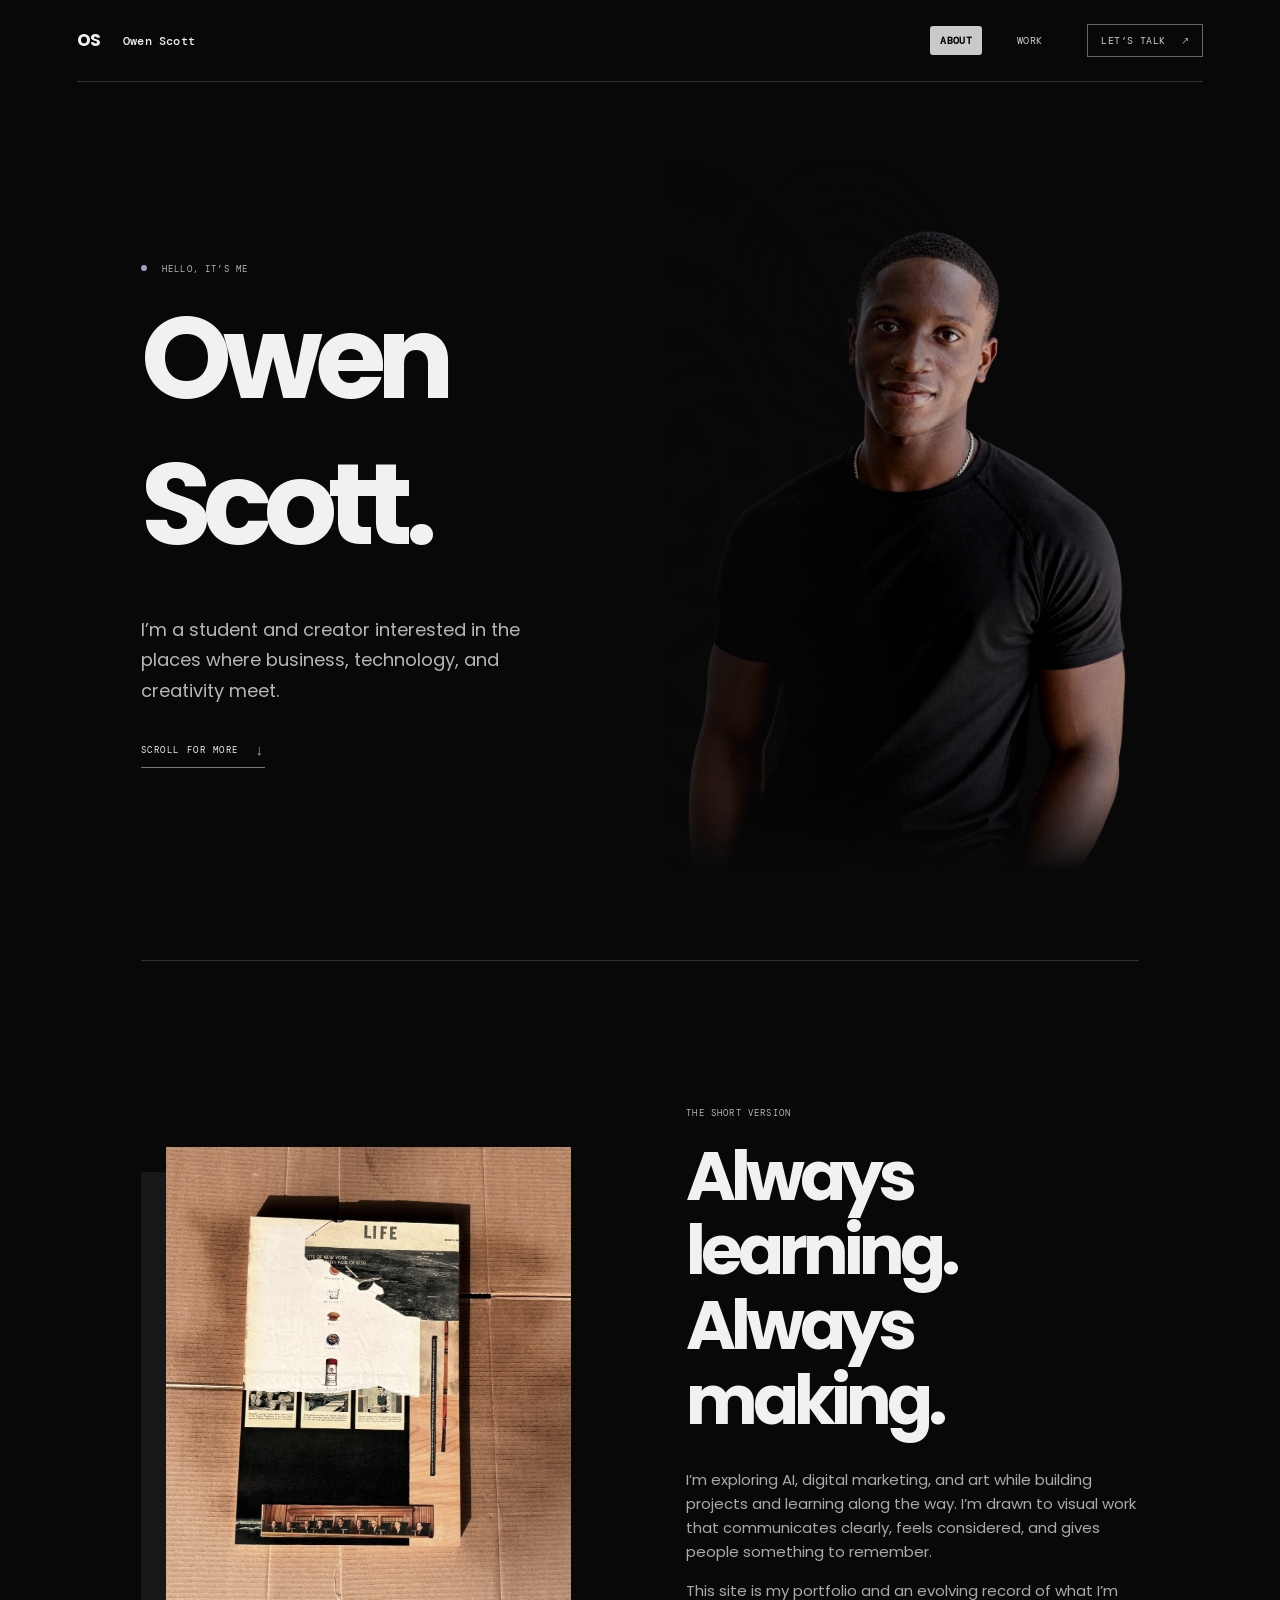
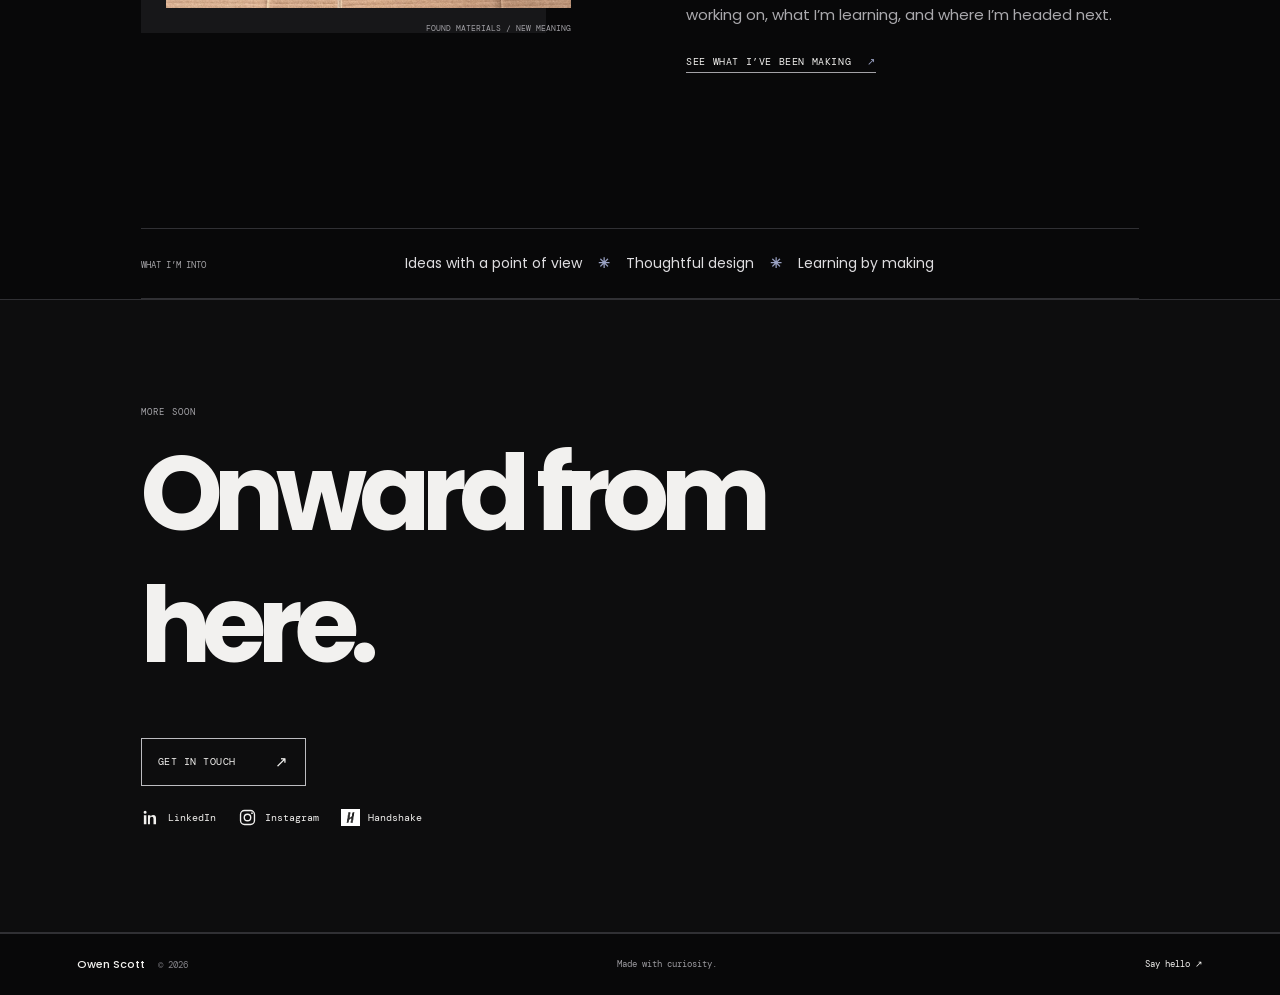
==== about.html @ 70885cbc "Soften active navigation rectangles" ====
<!DOCTYPE html>
<html lang="en">
<head>
    <meta charset="UTF-8">
    <meta name="viewport" content="width=device-width, initial-scale=1.0">
    <meta name="description" content="Get to know Owen Scott: a student and creator interested in business, technology, art, and digital marketing.">
    <meta name="theme-color" content="#080809">
    <title>About — Owen Scott</title>
    <link rel="stylesheet" href="style.css?v=nav-active-box-2">
</head>
<body>
    <header class="site-header">
        <nav class="nav-wrap" aria-label="Main navigation">
            <a href="index.html" class="logo" aria-label="Owen Scott home">OS</a>
            <a class="wordmark" href="index.html">Owen Scott</a>
            <div class="nav-links"><a class="active" href="about.html" aria-current="page">About</a><a href="projects.html">Work</a><a href="contact.html" class="nav-contact">Let’s talk <span aria-hidden="true">↗</span></a></div>
        </nav>
    </header>
    <main>
        <section class="page-hero about-hero">
            <div class="about-hero-copy">
                <p class="eyebrow"><span class="status-dot"></span> Hello, it’s me</p>
                <h1>Owen<br><em>Scott.</em></h1>
                <p class="page-lede">I’m a student and creator interested in the places where business, technology, and creativity meet.</p>
                <a class="about-scroll" href="#about-story">Scroll for more <span aria-hidden="true">↓</span></a>
            </div>
            <div class="about-portrait"><img src="images/owen-about-shaded.png" alt="Owen Scott" fetchpriority="high"></div>
        </section>
        <section class="about-grid section-pad" id="about-story">
            <div class="about-image"><button class="art-zoom about-art-zoom" type="button" aria-label="Enlarge Life January 31 artwork"><img src="images/IMG_6420(1).jpeg" alt="Life January 31, a mixed-media collage built with found imagery and typography"><span class="zoom-icon" aria-hidden="true">↗</span></button><span>FOUND MATERIALS / NEW MEANING</span></div>
            <div class="about-copy">
                <p class="eyebrow">The short version</p>
                <h2>Always learning.<br>Always making.</h2>
                <p>I’m exploring AI, digital marketing, and art while building projects and learning along the way. I’m drawn to visual work that communicates clearly, feels considered, and gives people something to remember.</p>
                <p>This site is my portfolio and an evolving record of what I’m working on, what I’m learning, and where I’m headed next.</p>
                <a href="projects.html" class="text-link">See what I’ve been making <span>↗</span></a>
            </div>
        </section>
        <dialog class="art-lightbox" aria-label="Enlarged artwork">
            <button class="lightbox-close" type="button" aria-label="Close enlarged artwork">×</button>
            <img src="" alt="">
            <p class="lightbox-caption">Life January 31</p>
        </dialog>
        <section class="values-strip"><span>WHAT I’M INTO</span><p>Ideas with a point of view <b>✳</b> Thoughtful design <b>✳</b> Learning by making</p></section>
        <section class="contact-banner compact-banner"><p class="eyebrow">More soon</p><h2>Onward from<br><em>here.</em></h2><a href="contact.html" class="button button-light">Get in touch <span>↗</span></a><div class="social-links" aria-label="Find me on social media"><a href="https://www.linkedin.com/in/owen-scott-19815a441/" target="_blank" rel="noopener noreferrer" aria-label="Owen Scott on LinkedIn"><svg viewBox="0 0 24 24" aria-hidden="true"><path d="M5.2 3.5a1.9 1.9 0 1 1 0 3.8 1.9 1.9 0 0 1 0-3.8ZM3.6 9h3.2v11.4H3.6V9Zm5.2 0h3.1v1.6h.1a3.4 3.4 0 0 1 3.1-1.9c3.3 0 3.9 2.1 3.9 4.8v6.9h-3.2v-6.1c0-1.5 0-3.4-2.1-3.4s-2.4 1.6-2.4 3.3v6.2H8.8V9Z"/></svg><span>LinkedIn</span></a><a href="https://www.instagram.com/oksyri/" target="_blank" rel="noopener noreferrer" aria-label="Owen Scott on Instagram"><svg viewBox="0 0 24 24" aria-hidden="true"><rect x="3.2" y="3.2" width="17.6" height="17.6" rx="5"/><circle cx="12" cy="12" r="4.1"/><circle class="icon-fill" cx="17.7" cy="6.6" r="1.1"/></svg><span>Instagram</span></a><a href="https://app.joinhandshake.com/profiles/w9jh7y" target="_blank" rel="noopener noreferrer" aria-label="Owen Scott on Handshake"><img class="handshake-icon" src="images/handshake-icon.png" alt="" aria-hidden="true"><span>Handshake</span></a></div><span class="banner-spark" aria-hidden="true">✳</span></section>
    </main>
    <footer class="site-footer"><a href="index.html">Owen Scott <span>© 2026</span></a><span>Made with curiosity.</span><a href="contact.html">Say hello ↗</a></footer>
    <script>
        const lightbox = document.querySelector('.art-lightbox');
        const lightboxImage = lightbox.querySelector('img');
        document.querySelector('.about-art-zoom').addEventListener('click', (event) => {
            const image = event.currentTarget.querySelector('img');
            lightboxImage.src = image.src;
            lightboxImage.alt = image.alt;
            lightbox.showModal();
        });
        lightbox.querySelector('.lightbox-close').addEventListener('click', () => lightbox.close());
        lightbox.addEventListener('click', (event) => {
            if (event.target === lightbox) lightbox.close();
        });
    </script>
</body>
</html>
---- style.css ----
@import url('https://fonts.googleapis.com/css2?family=DM+Mono:wght@400;500&family=Poppins:wght@400;500;600;700;800&display=swap');

:root {
    color-scheme: dark;
    --paper: #080809;
    --ink: #f2f1ef;
    --muted: #a4a3a7;
    --line: #303034;
    --acid: #9aa2c3;
    --orange: #9aa2c3;
    --sans: 'Poppins', Arial, sans-serif;
    --display: 'Poppins', Arial, sans-serif;
    --mono: 'DM Mono', monospace;
}

* { box-sizing: border-box; }
html { scroll-behavior: smooth; background: var(--paper); }
body { margin: 0; background: var(--paper); color: var(--ink); font-family: var(--sans); line-height: 1.6; -webkit-font-smoothing: antialiased; }
a { color: inherit; text-decoration: none; }
img, video { max-width: 100%; }
::selection { background: var(--acid); color: #080809; }

.site-header { padding: 0 6vw; background: var(--paper); }
.nav-wrap { height: 82px; max-width: 1440px; margin: 0 auto; display: grid; grid-template-columns: 46px 1fr auto; align-items: center; border-bottom: 1px solid var(--line); }
.logo { font: 700 17px/1 var(--display); letter-spacing: -1px; }
.wordmark { justify-self: start; font: 500 12px var(--mono); letter-spacing: .02em; }
.wordmark[aria-current="page"] { display: inline-block; margin: -6px -8px; padding: 6px 8px; border-radius: 3px; background: rgba(255,255,255,.78); color: #080809; font-weight: 700; text-shadow: none; }
.nav-links { display: flex; align-items: center; gap: clamp(26px, 3.5vw, 50px); color: #d0cfd2; font: 10px var(--mono); letter-spacing: .04em; text-transform: uppercase; }
.nav-links a { transition: color .2s ease; }
.nav-links a:hover { color: var(--acid); }
.nav-links a[aria-current="page"]:not(.nav-contact) { margin: -8px -10px; padding: 8px 10px; border-radius: 3px; background: rgba(255,255,255,.78); color: #080809; font-weight: 700; text-decoration: none; text-shadow: none; }
.nav-contact { border: 1px solid #64646a; padding: 9px 13px; }
.nav-contact:hover { border-color: var(--acid); }
.nav-contact[aria-current="page"] { border: 1.5px solid #fff; color: #fff; text-decoration: none; }
.nav-contact span { margin-left: 9px; color: var(--acid); }

.hero, .page-hero, .section-pad, .intro-band, .values-strip, .contact-card, .contact-aside { width: min(1120px, 78vw); margin-left: auto; margin-right: auto; }
.home-hero { min-height: min(850px, calc(100vh - 82px)); position: relative; display: grid; grid-template-columns: 1.1fr .9fr; align-items: center; gap: 3vw; padding: 95px 0 135px; }
.hero-copy { position: relative; z-index: 1; }
.eyebrow { margin: 0; color: #b6b5b9; font: 9px/1.7 var(--mono); letter-spacing: .13em; text-transform: uppercase; }
.status-dot { display: inline-block; width: 6px; height: 6px; margin-right: 9px; background: var(--acid); border-radius: 50%; vertical-align: 1px; }
h1, h2, h3, p { margin-top: 0; }
.hero h1, .page-hero h1 { margin: 27px 0 31px; font: 700 clamp(46px, 7.1vw, 104px)/1.02 var(--display); letter-spacing: -.075em; }
.hero h1 span { color: var(--ink); font-family: var(--display); font-weight: 700; font-style: normal; letter-spacing: -.075em; }
.hero h1 span { white-space: nowrap; }
.hero-bottom { display: flex; align-items: end; justify-content: space-between; max-width: 500px; gap: 25px; }
.hero-bottom p { max-width: 385px; margin: 0; color: #b1b0b4; font-size: 15px; line-height: 1.7; }
.round-link { display: grid; place-items: center; width: 47px; height: 47px; flex: 0 0 auto; border: 1px solid #717178; border-radius: 50%; color: var(--ink); font-size: 20px; transition: background .2s, color .2s, transform .2s; }
.round-link:hover { color: #080809; background: var(--ink); border-color: var(--ink); transform: translateY(3px); }
.hero-art { height: min(56vw, 600px); min-height: 405px; max-height: 620px; position: relative; }
.hero-art-main { position: absolute; inset: 1% 7% 8% 16%; width: 77%; height: 89%; object-fit: cover; filter: saturate(.82); }
.hero-art-small { position: absolute; left: 0; bottom: 4%; width: 35%; height: 39%; object-fit: cover; border: 8px solid var(--paper); }
.image-caption { position: absolute; right: 7%; bottom: 0; color: var(--muted); font: 9px var(--mono); }
.hero-index { position: absolute; left: 0; bottom: 35px; color: #8e8d92; font: 9px var(--mono); letter-spacing: .1em; }

.intro-band { padding: 112px 0 118px; border-top: 1px solid var(--line); border-bottom: 1px solid var(--line); }
.intro-statement { max-width: 940px; margin: 30px 0; font: 600 clamp(38px, 5.5vw, 74px)/1.16 var(--display); letter-spacing: -.065em; }
.intro-statement em { color: var(--ink); font: 600 1em var(--display); letter-spacing: inherit; }
.text-link { display: inline-flex; align-items: center; gap: 16px; padding-bottom: 4px; border-bottom: 1px solid #a3a2a7; color: var(--ink); font: 10px var(--mono); text-transform: uppercase; letter-spacing: .06em; }
.text-link span { color: var(--acid); transition: transform .2s; }
.text-link:hover span { transform: translate(3px, -3px); }
.section-pad { padding-top: 145px; padding-bottom: 155px; }
.section-heading { display: flex; align-items: end; justify-content: space-between; gap: 25px; margin-bottom: 36px; }
.section-heading h2, .about-copy h2 { margin: 13px 0 0; font: 700 clamp(42px, 5.3vw, 74px)/1.1 var(--display); letter-spacing: -.075em; }
.accent { color: #aaa9ad; }
.section-heading > .text-link { margin-bottom: 9px; }
.feature-project { display: block; }
.feature-image { position: relative; overflow: hidden; height: clamp(290px, 55vw, 650px); background: #151518; }
.feature-image img { display: block; width: 100%; height: 100%; object-fit: cover; filter: saturate(.8) brightness(.84); transition: transform .6s cubic-bezier(.2,.7,.2,1), filter .4s; }
.feature-project:hover .feature-image img { transform: scale(1.018); filter: saturate(1) brightness(1); }
.feature-meta { display: flex; justify-content: space-between; gap: 20px; padding: 15px 0 20px; border-bottom: 1px solid var(--line); color: #a5a4a9; font: 9px var(--mono); letter-spacing: .07em; }
.feature-meta span:last-child { color: var(--ink); font: 500 13px var(--sans); letter-spacing: 0; }
.feature-meta b { color: var(--acid); margin-left: 12px; }
.work-note { display: grid; grid-template-columns: 1fr 2fr 40px; align-items: center; gap: 20px; padding: 25px 0; border-bottom: 1px solid var(--line); }
.work-note span { color: #9d9ca1; font: 9px var(--mono); }
.work-note .social-name { color: var(--ink); text-decoration: underline; text-decoration-color: #77767b; text-underline-offset: 3px; }
.instagram-name { color: var(--ink); text-decoration: underline; text-decoration-color: #77767b; text-decoration-thickness: 1px; text-underline-offset: .14em; transition: opacity .2s; }
.instagram-name:hover { opacity: .7; }
.work-note p { margin: 0; color: #d2d1d3; font-size: 16px; }
.work-note a { justify-self: end; color: var(--ink); font-size: 23px; }

.contact-banner { overflow: hidden; position: relative; padding: 110px max(11vw, calc((100vw - 1120px)/2)); border-top: 1px solid var(--line); border-bottom: 1px solid var(--line); background: #0d0d0e; color: var(--ink); }
.contact-banner h2 { position: relative; z-index: 1; margin: 20px 0 34px; font: 700 clamp(60px, 8.2vw, 112px)/1.02 var(--display); letter-spacing: -.08em; }
.contact-banner h2 em { color: var(--ink); font: 700 1em var(--display); letter-spacing: inherit; }
.contact-banner .eyebrow { color: #a6a5aa; }
.button { display: inline-flex; justify-content: space-between; align-items: center; gap: 35px; min-width: 165px; padding: 13px 16px; border: 1px solid #bcbcc0; border-radius: 0; font: 10px var(--mono); text-transform: uppercase; letter-spacing: .05em; transition: background .2s, color .2s, transform .2s; }
.button:hover { transform: translateY(-2px); }
.button-light { background: transparent; color: var(--ink); }
.button-light:hover { background: var(--ink); color: #080809; }
.button span { color: inherit; font-size: 15px; }
.banner-spark { display: none; }
.social-links { position: relative; z-index: 1; display: flex; align-items: center; gap: 22px; margin-top: 22px; }
.social-links a { display: inline-flex; align-items: center; gap: 8px; color: var(--ink); font: 10px var(--mono); transition: color .2s; }
.social-links a:hover { color: var(--acid); }
.social-links svg { display: block; width: 19px; height: 19px; fill: currentColor; }
.social-links a:nth-child(2) svg { fill: none; stroke: currentColor; stroke-width: 1.7; }
.social-links .icon-fill { fill: currentColor; stroke: none; }
.social-links .handshake-icon { display: block; width: 19px; height: 19px; object-fit: contain; filter: grayscale(1) brightness(1.2) contrast(1.1); }
.social-links a:focus-visible { outline: 2px solid var(--acid); outline-offset: 4px; }
.site-footer { display: flex; justify-content: space-between; align-items: center; gap: 20px; padding: 22px 6vw; border-top: 1px solid var(--line); color: #9b9a9f; font: 9px var(--mono); }
.site-footer a:first-child { color: var(--ink); font: 500 11px var(--display); }
.site-footer a span { margin-left: 10px; color: #85848a; font: 9px var(--mono); }
.site-footer a:last-child { color: var(--ink); }
.site-footer a:hover { color: var(--acid); }

.page-hero { padding-top: clamp(105px, 14vw, 185px); padding-bottom: 105px; }
.page-hero h1 { margin-bottom: 34px; font-size: clamp(56px, 8vw, 112px); }
.page-hero h1 em { color: var(--ink); font: 700 1em var(--display); letter-spacing: inherit; }
.page-lede { max-width: 570px; margin: 0; color: #b6b5b9; font-size: clamp(16px, 1.7vw, 20px); line-height: 1.7; }
.about-hero { display: grid; grid-template-columns: 1fr 1fr; align-items: center; gap: clamp(10px, 4vw, 58px); min-height: min(760px, calc(100vh - 82px)); padding-top: 78px; padding-bottom: 90px; }
.about-hero-copy { position: relative; z-index: 1; }
.about-hero h1 { margin: 22px 0 25px; font-size: clamp(68px, 9vw, 126px); }
.about-hero .page-lede { max-width: 430px; font-size: clamp(15px, 1.45vw, 18px); }
.about-scroll { display: inline-flex; gap: 16px; align-items: center; margin-top: 34px; padding-bottom: 7px; border-bottom: 1px solid #77767b; color: var(--ink); font: 9px var(--mono); letter-spacing: .17em; text-transform: uppercase; }
.about-scroll span { color: var(--acid); font-size: 15px; }
.about-portrait { position: relative; align-self: end; display: flex; justify-content: center; align-items: end; width: 100%; height: auto; min-height: 0; aspect-ratio: 1024 / 1536; overflow: hidden; }
.about-portrait::after { content: ''; position: absolute; z-index: 2; inset: 0; pointer-events: none; background: radial-gradient(ellipse 29% 23% at 38% 19%, rgba(8,8,9,.64) 0%, rgba(8,8,9,.42) 46%, rgba(8,8,9,.08) 82%, transparent 100%), radial-gradient(ellipse 42% 23% at 16% 43%, rgba(8,8,9,.48) 0%, rgba(8,8,9,.30) 48%, transparent 100%), radial-gradient(ellipse 44% 28% at 19% 77%, rgba(8,8,9,.52) 0%, rgba(8,8,9,.32) 48%, transparent 100%), radial-gradient(ellipse 68% 74% at 0% 47%, rgba(8,8,9,.58) 0%, rgba(8,8,9,.38) 24%, rgba(8,8,9,.12) 52%, transparent 76%), linear-gradient(to bottom, transparent 0%, transparent 78%, rgba(8,8,9,.16) 88%, var(--paper) 100%); }
.about-portrait img { position: relative; z-index: 1; display: block; width: 100%; height: 100%; max-height: 670px; object-fit: contain; object-position: center top; filter: brightness(.82) saturate(.78) contrast(1.06); }
.about-grid { display: grid; grid-template-columns: .95fr 1fr; gap: clamp(45px, 9vw, 125px); align-items: center; border-top: 1px solid var(--line); }
.about-image { position: relative; padding: 0 0 25px 25px; }
.about-image::before { content: ''; position: absolute; z-index: 0; inset: 25px 25px 0 0; background: #171719; }
.about-image img { position: relative; z-index: 1; display: block; width: 100%; aspect-ratio: .88; object-fit: cover; filter: saturate(.72); }
.about-art-zoom { display: block; width: 100%; padding: 0; border: 0; background: transparent; text-align: left; }
.about-art-zoom img { cursor: zoom-in; }
.about-art-zoom .zoom-icon { z-index: 2; right: 10px; bottom: 10px; }
.about-art-zoom:hover .zoom-icon, .about-art-zoom:focus-visible .zoom-icon { opacity: 1; }
.about-art-zoom:focus-visible { outline: 2px solid var(--acid); outline-offset: 4px; }
.about-image > span { position: absolute; z-index: 2; bottom: 0; right: 0; color: #a09fa4; font: 8px var(--mono); }
.about-copy h2 { margin: 18px 0 30px; font-size: clamp(42px, 5.3vw, 74px); }
.about-copy > p:not(.eyebrow) { max-width: 520px; color: #aaa9ad; font-size: 15px; }
.about-copy .text-link { margin-top: 13px; }
.values-strip { display: grid; grid-template-columns: 1fr 3fr; align-items: baseline; gap: 20px; padding: 23px 0; border-top: 1px solid var(--line); border-bottom: 1px solid var(--line); }
.values-strip > span { color: #a4a3a7; font: 9px var(--mono); }
.values-strip p { margin: 0; color: #dedde0; font-size: 14px; }
.values-strip b { margin: 0 12px; color: var(--acid); }
.compact-banner { padding-top: 105px; padding-bottom: 105px; }

.work-hero { padding-bottom: 100px; }
.work-hero .page-lede { max-width: 630px; }
.project-section { border-top: 1px solid var(--line); padding-top: 100px; }
.section-count { padding-bottom: 7px; color: #9e9da2; font: 9px var(--mono); letter-spacing: .08em; }
.art-gallery { display: grid; grid-template-columns: repeat(12, minmax(0, 1fr)); gap: 62px 22px; align-items: start; }
.art-piece { grid-column: span 5; }
.art-piece:nth-child(2), .art-piece:nth-child(4) { grid-column: span 6; margin-top: 75px; }
.art-piece:nth-child(3) { grid-column: 2 / span 5; }
.art-piece-last { grid-column: 8 / span 5; }
.art-image { position: relative; display: grid; place-items: center; min-height: 330px; padding: 22px; background: #111113; }
.art-piece-tall .art-image { min-height: 420px; }
.art-zoom { position: relative; display: grid; place-items: center; width: 100%; padding: 0; border: 0; background: transparent; cursor: zoom-in; }
.art-image img { display: block; max-width: 100%; width: 100%; max-height: 470px; object-fit: contain; mix-blend-mode: normal; transition: transform .25s ease; }
.art-zoom:hover img { transform: scale(1.025); }
.zoom-icon { position: absolute; right: 0; bottom: 0; display: grid; place-items: center; width: 32px; height: 32px; border: 1px solid #aaa9ad; background: #080809; color: var(--ink); font-size: 17px; opacity: 0; transition: opacity .2s; }
.art-zoom:hover .zoom-icon, .art-zoom:focus-visible .zoom-icon { opacity: 1; }
.art-zoom:focus-visible { outline: 2px solid var(--acid); outline-offset: 4px; }
.art-lightbox { position: fixed; inset: 0; width: min(92vw, 1100px); max-width: none; max-height: 92vh; padding: 52px 30px 24px; border: 1px solid var(--line); background: #0d0d10; color: var(--ink); box-shadow: 0 20px 80px #000b; }
.art-lightbox::backdrop { background: #000e; backdrop-filter: blur(5px); }
.art-lightbox > img { display: block; width: 100%; height: min(76vh, 820px); object-fit: contain; }
.lightbox-close { position: absolute; top: 10px; right: 14px; width: 36px; height: 36px; border: 1px solid #626168; border-radius: 50%; background: transparent; color: var(--ink); font-size: 25px; line-height: 1; cursor: pointer; }
.lightbox-close:hover { border-color: #aaa9ad; color: var(--ink); }
.lightbox-caption { margin: 16px 0 0; color: #c8c7cb; text-align: center; font: 10px var(--mono); }
.art-image > span { position: absolute; left: 13px; top: 12px; color: #aaa9ad; font: 9px var(--mono); }
.art-piece h3 { margin: 16px 0 4px; font: 500 18px var(--display); letter-spacing: -.04em; }
.art-piece > p { max-width: 430px; margin: 0; color: #a6a5aa; font-size: 12px; }
.video-section { border-top: 1px solid var(--line); }
.video-intro { display: grid; grid-template-columns: 1.4fr .6fr; gap: 40px; max-width: 900px; margin: -12px 0 35px; }
.video-intro > p:first-child { max-width: 620px; margin: 0; color: #b7b6ba; font-size: 15px; }
.role-label { margin: 0; color: #a5a4a9; font: 10px/1.9 var(--mono); }
.role-label strong { color: var(--ink); font-size: 9px; font-weight: 400; letter-spacing: .08em; }
.video-gallery { display: grid; grid-template-columns: repeat(3, minmax(0, 1fr)); gap: 18px; }
.video-item { min-width: 0; margin: 0; }
.video-item video { display: block; width: 100%; aspect-ratio: 9/16; object-fit: cover; background: #111114; }

.contact-page { min-height: calc(100vh - 150px); padding-bottom: 70px; }
.contact-hero { padding-bottom: 47px; }
.contact-hero .page-lede { max-width: 545px; }
.contact-card { padding: 30px 0; border-top: 1px solid var(--line); border-bottom: 1px solid var(--line); }
.contact-card-label { color: #a3a2a7; font: 9px var(--mono); letter-spacing: .1em; }
.email-link { display: flex; align-items: center; justify-content: space-between; gap: 15px; width: min(720px, 100%); margin: 15px 0 5px; font: 500 clamp(27px, 5vw, 62px)/1.1 var(--display); letter-spacing: -.06em; }
.email-link span { color: var(--acid); font: 24px var(--sans); }
.contact-card > p, .contact-aside { color: #a7a6aa; font-size: 12px; }
.contact-card > p { margin: 0; }
.contact-aside { margin-top: 17px; }

.contact-form { display: grid; gap: 9px; max-width: 700px; margin: 21px 0 0; }
.contact-form label { margin-top: 9px; color: var(--ink); font: 9px var(--mono); letter-spacing: .08em; text-transform: uppercase; }
.contact-form input, .contact-form textarea { width: 100%; padding: 13px 14px; border: 1px solid #3c3b40; border-radius: 0; background: #101013; color: var(--ink); font: 15px var(--sans); }
.contact-form input:focus, .contact-form textarea:focus { outline: 2px solid #aaa9ad; outline-offset: 2px; }
.contact-form textarea { min-height: 150px; resize: vertical; }
.contact-form button { margin-top: 12px; border: 0; cursor: pointer; }
.contact-form button:disabled { cursor: wait; opacity: .65; }
.contact-form .contact-status { min-height: 1.6em; margin: 4px 0 0; color: var(--ink); font-size: 13px; }
.contact-privacy { max-width: 700px; margin: 16px 0 0; color: #9d9ca1; font-size: 11px; }
.contact-direct { margin: 18px 0 0; color: #b4b3b7; font-size: 12px; }
.contact-direct a { color: var(--ink); text-decoration: underline; text-decoration-color: #aaa9ad; text-underline-offset: 3px; }
.contact-social-links { margin-top: 24px; }
.contact-social-links a { color: var(--ink); }
.contact-social-links a:focus-visible { outline-color: #aaa9ad; }
.form-honeypot { position: absolute; left: -10000px; width: 1px; height: 1px; overflow: hidden; }

@media (min-width: 1500px) { .contact-banner { padding-left: calc((100vw - 1180px)/2); padding-right: calc((100vw - 1180px)/2); } }
@media (max-width: 800px) {
    .site-header { padding: 0 6vw; }
    .nav-wrap { height: 74px; grid-template-columns: 42px 1fr auto; }
    .hero, .page-hero, .section-pad, .intro-band, .values-strip, .contact-card, .contact-aside { width: 88vw; }
    .home-hero { min-height: auto; grid-template-columns: 1.1fr .9fr; gap: 2vw; padding: 100px 0 105px; }
    .hero h1 { font-size: clamp(46px, 7.4vw, 72px); }
    .hero-art { min-height: 350px; height: 53vw; }
    .hero-bottom p { font-size: 14px; }
    .round-link { width: 42px; height: 42px; }
    .section-pad { padding-top: 105px; padding-bottom: 115px; }
    .art-gallery { gap: 42px 15px; }
    .art-piece { grid-column: span 6; }
    .art-piece:nth-child(2), .art-piece:nth-child(4) { grid-column: span 6; margin-top: 45px; }
    .art-piece:nth-child(3) { grid-column: 1 / span 6; }
    .art-piece-last { grid-column: 7 / span 6; }
    .art-image, .art-piece-tall .art-image { min-height: 300px; padding: 14px; }
    .about-grid { gap: 35px; }
    .about-hero { min-height: 650px; }
}
@media (max-width: 560px) {
    .site-header { padding: 0 6vw; }
    .nav-wrap { height: 72px; grid-template-columns: 35px 1fr auto; }
    .wordmark { font-size: 11px; }
    .nav-links { gap: 16px; font-size: 9px; }
    .nav-links a[aria-current="page"]:not(.nav-contact) { margin: -6px -7px; padding: 6px 7px; }
    .nav-contact { padding: 8px 9px; }
    .nav-contact span { margin-left: 3px; }
    .home-hero { display: flex; flex-direction: column; align-items: stretch; gap: 38px; padding: 68px 0 70px; }
    .hero h1 { margin: 20px 0 22px; font-size: clamp(48px, 13vw, 70px); }
    .hero-bottom { align-items: center; }
    .hero-bottom p { max-width: 300px; font-size: 14px; }
    .hero-art { min-height: 340px; height: 95vw; max-height: 450px; }
    .hero-art-main { inset: 0 5% 9% 17%; width: 78%; height: 88%; }
    .hero-art-small { width: 34%; height: 39%; }
    .image-caption { right: 4%; font-size: 8px; }
    .hero-index { bottom: 10px; }
    .intro-band { padding: 82px 0 86px; }
    .intro-statement { font-size: clamp(36px, 8.5vw, 52px); }
    .section-heading { align-items: start; flex-direction: column; margin-bottom: 25px; }
    .section-heading h2 { font-size: 45px; }
    .section-heading > .text-link { margin: 0; }
    .feature-image { height: 76vw; }
    .feature-meta { flex-direction: column; gap: 7px; }
    .work-note { grid-template-columns: 1fr 30px; gap: 7px 14px; }
    .work-note span { grid-column: 1; }
    .work-note p { grid-column: 1; font-size: 14px; }
    .work-note a { grid-column: 2; grid-row: 1 / span 2; }
    .contact-banner { padding: 78px 6vw 82px; }
    .contact-banner h2 { font-size: clamp(56px, 14vw, 80px); }
    .site-footer { display: grid; grid-template-columns: 1fr auto; padding: 19px 6vw; font-size: 8px; }
    .site-footer > span { grid-column: 1; grid-row: 2; }
    .site-footer a:last-child { grid-column: 2; grid-row: 1 / span 2; }
    .page-hero { padding-top: 90px; padding-bottom: 72px; }
    .page-hero h1 { font-size: clamp(56px, 13.5vw, 86px); margin: 22px 0 28px; }
    .page-lede { font-size: 16px; }
    .about-hero { display: flex; flex-direction: column; align-items: stretch; gap: 18px; min-height: auto; padding-top: 75px; padding-bottom: 40px; }
    .about-hero h1 { font-size: clamp(66px, 18vw, 100px); }
    .about-portrait { align-self: stretch; min-height: 0; height: min(105vw, 510px); max-height: 510px; margin: -8px -3vw 0; aspect-ratio: auto; }
    .about-portrait img { object-position: center top; }
    .about-grid { grid-template-columns: 1fr; gap: 40px; }
    .about-image { max-width: 430px; }
    .about-copy h2 { font-size: 48px; }
    .values-strip { grid-template-columns: 1fr; gap: 8px; }
    .values-strip p { line-height: 2; }
    .values-strip b { margin: 0 5px; }
    .compact-banner { padding-top: 76px; padding-bottom: 78px; }
    .project-section { padding-top: 72px; }
    .section-count { margin-top: -15px; }
    .art-gallery { grid-template-columns: 1fr 1fr; gap: 33px 12px; }
    .art-piece, .art-piece:nth-child(2), .art-piece:nth-child(3), .art-piece:nth-child(4), .art-piece-last { grid-column: auto; margin-top: 0; }
    .art-piece:nth-child(even) { margin-top: 32px; }
    .art-image, .art-piece-tall .art-image { min-height: 240px; padding: 10px; }
    .art-image img { max-height: 340px; }
    .art-lightbox { width: 94vw; padding: 46px 14px 18px; }
    .art-lightbox > img { height: 76vh; }
    .zoom-icon { width: 28px; height: 28px; opacity: 1; font-size: 14px; }
    .art-piece h3 { font-size: 16px; }
    .art-piece > p { font-size: 11px; }
    .video-intro { grid-template-columns: 1fr; gap: 20px; margin-top: -5px; }
    .video-gallery { grid-template-columns: 1fr; gap: 30px; }
    .video-item { width: min(100%, 350px); margin: 0 auto; }
    .contact-page { min-height: calc(100vh - 142px); }
    .contact-card { padding: 22px 0; }
    .email-link { font-size: clamp(26px, 7.2vw, 40px); }
    .contact-aside { font-size: 12px; }
}
@media (prefers-reduced-motion: reduce) {
    html { scroll-behavior: auto; }
    *, *::before, *::after { transition-duration: .01ms !important; animation-duration: .01ms !important; animation-iteration-count: 1 !important; }
}
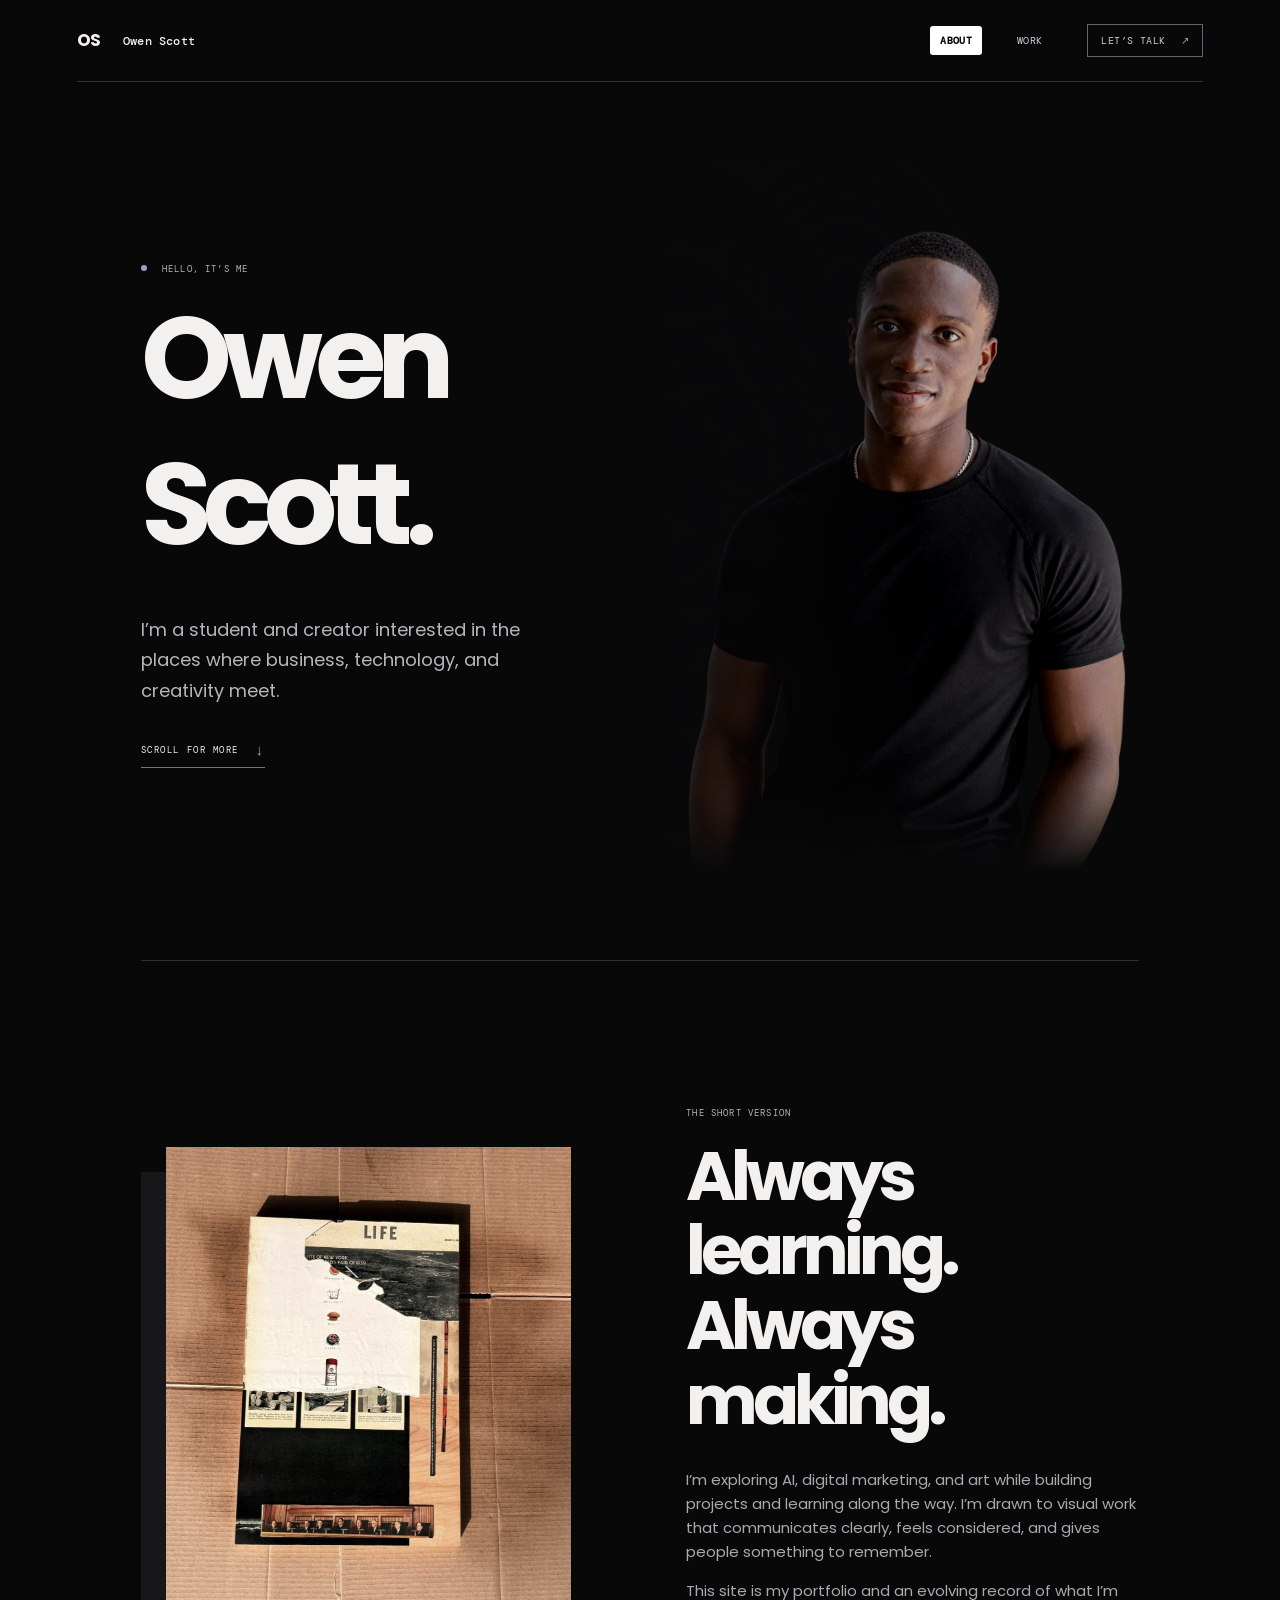
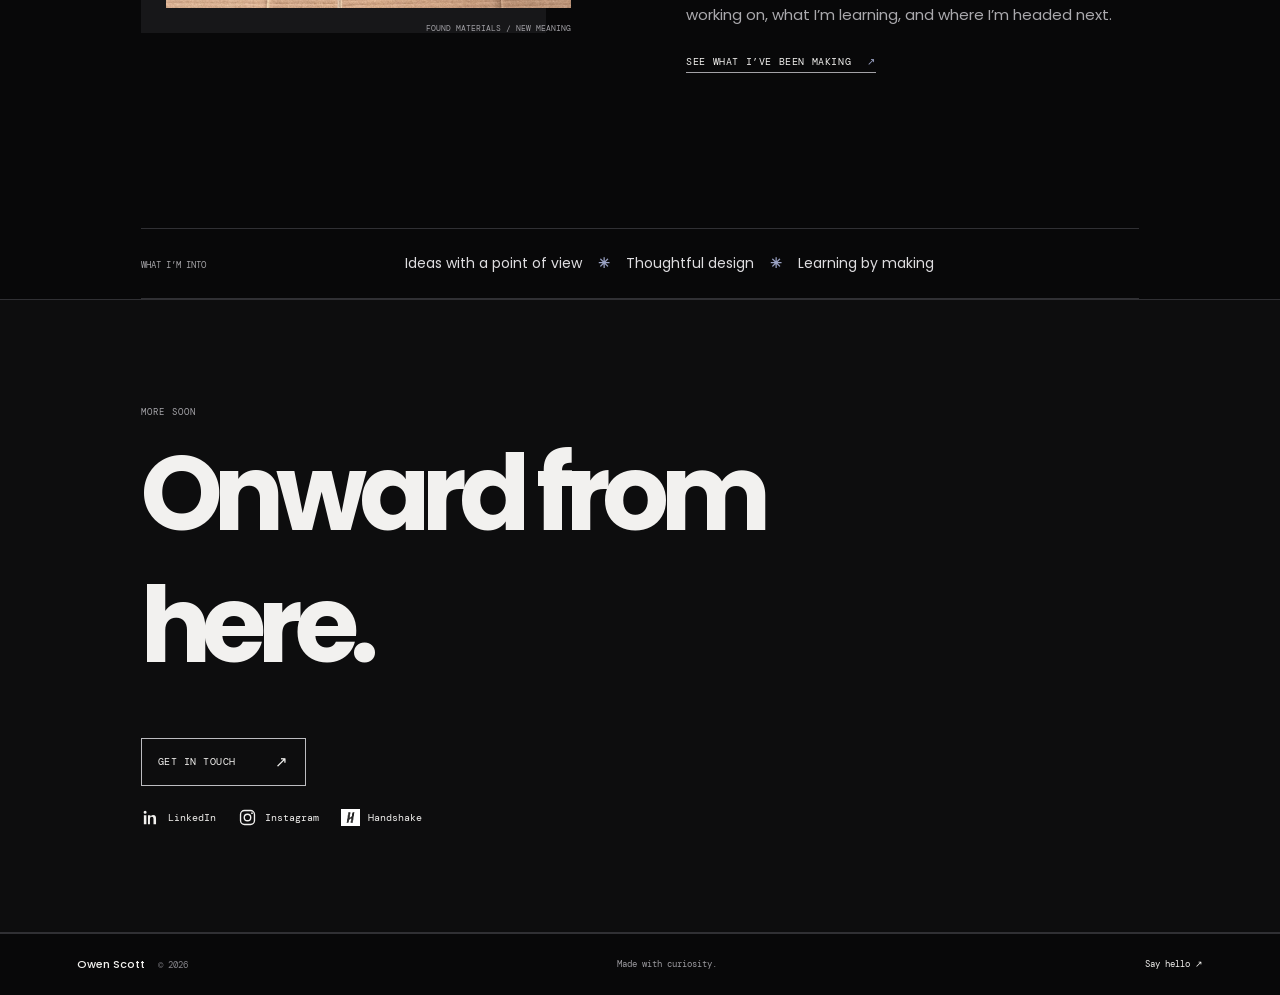
==== commit 8d8d71d0: "Restore pure white active navigation blocks" ====
--- a/about.html
+++ b/about.html
@@ -6,7 +6,7 @@
     <meta name="description" content="Get to know Owen Scott: a student and creator interested in business, technology, art, and digital marketing.">
     <meta name="theme-color" content="#080809">
     <title>About — Owen Scott</title>
-    <link rel="stylesheet" href="style.css?v=nav-active-box-2">
+    <link rel="stylesheet" href="style.css?v=nav-active-box-3">
 </head>
 <body>
     <header class="site-header">
--- a/style.css
+++ b/style.css
@@ -24,11 +24,11 @@
 .nav-wrap { height: 82px; max-width: 1440px; margin: 0 auto; display: grid; grid-template-columns: 46px 1fr auto; align-items: center; border-bottom: 1px solid var(--line); }
 .logo { font: 700 17px/1 var(--display); letter-spacing: -1px; }
 .wordmark { justify-self: start; font: 500 12px var(--mono); letter-spacing: .02em; }
-.wordmark[aria-current="page"] { display: inline-block; margin: -6px -8px; padding: 6px 8px; border-radius: 3px; background: rgba(255,255,255,.78); color: #080809; font-weight: 700; text-shadow: none; }
+.wordmark[aria-current="page"] { display: inline-block; margin: -6px -8px; padding: 6px 8px; border-radius: 3px; background: #fff; color: #080809; font-weight: 700; text-shadow: none; }
 .nav-links { display: flex; align-items: center; gap: clamp(26px, 3.5vw, 50px); color: #d0cfd2; font: 10px var(--mono); letter-spacing: .04em; text-transform: uppercase; }
 .nav-links a { transition: color .2s ease; }
 .nav-links a:hover { color: var(--acid); }
-.nav-links a[aria-current="page"]:not(.nav-contact) { margin: -8px -10px; padding: 8px 10px; border-radius: 3px; background: rgba(255,255,255,.78); color: #080809; font-weight: 700; text-decoration: none; text-shadow: none; }
+.nav-links a[aria-current="page"]:not(.nav-contact) { margin: -8px -10px; padding: 8px 10px; border-radius: 3px; background: #fff; color: #080809; font-weight: 700; text-decoration: none; text-shadow: none; }
 .nav-contact { border: 1px solid #64646a; padding: 9px 13px; }
 .nav-contact:hover { border-color: var(--acid); }
 .nav-contact[aria-current="page"] { border: 1.5px solid #fff; color: #fff; text-decoration: none; }
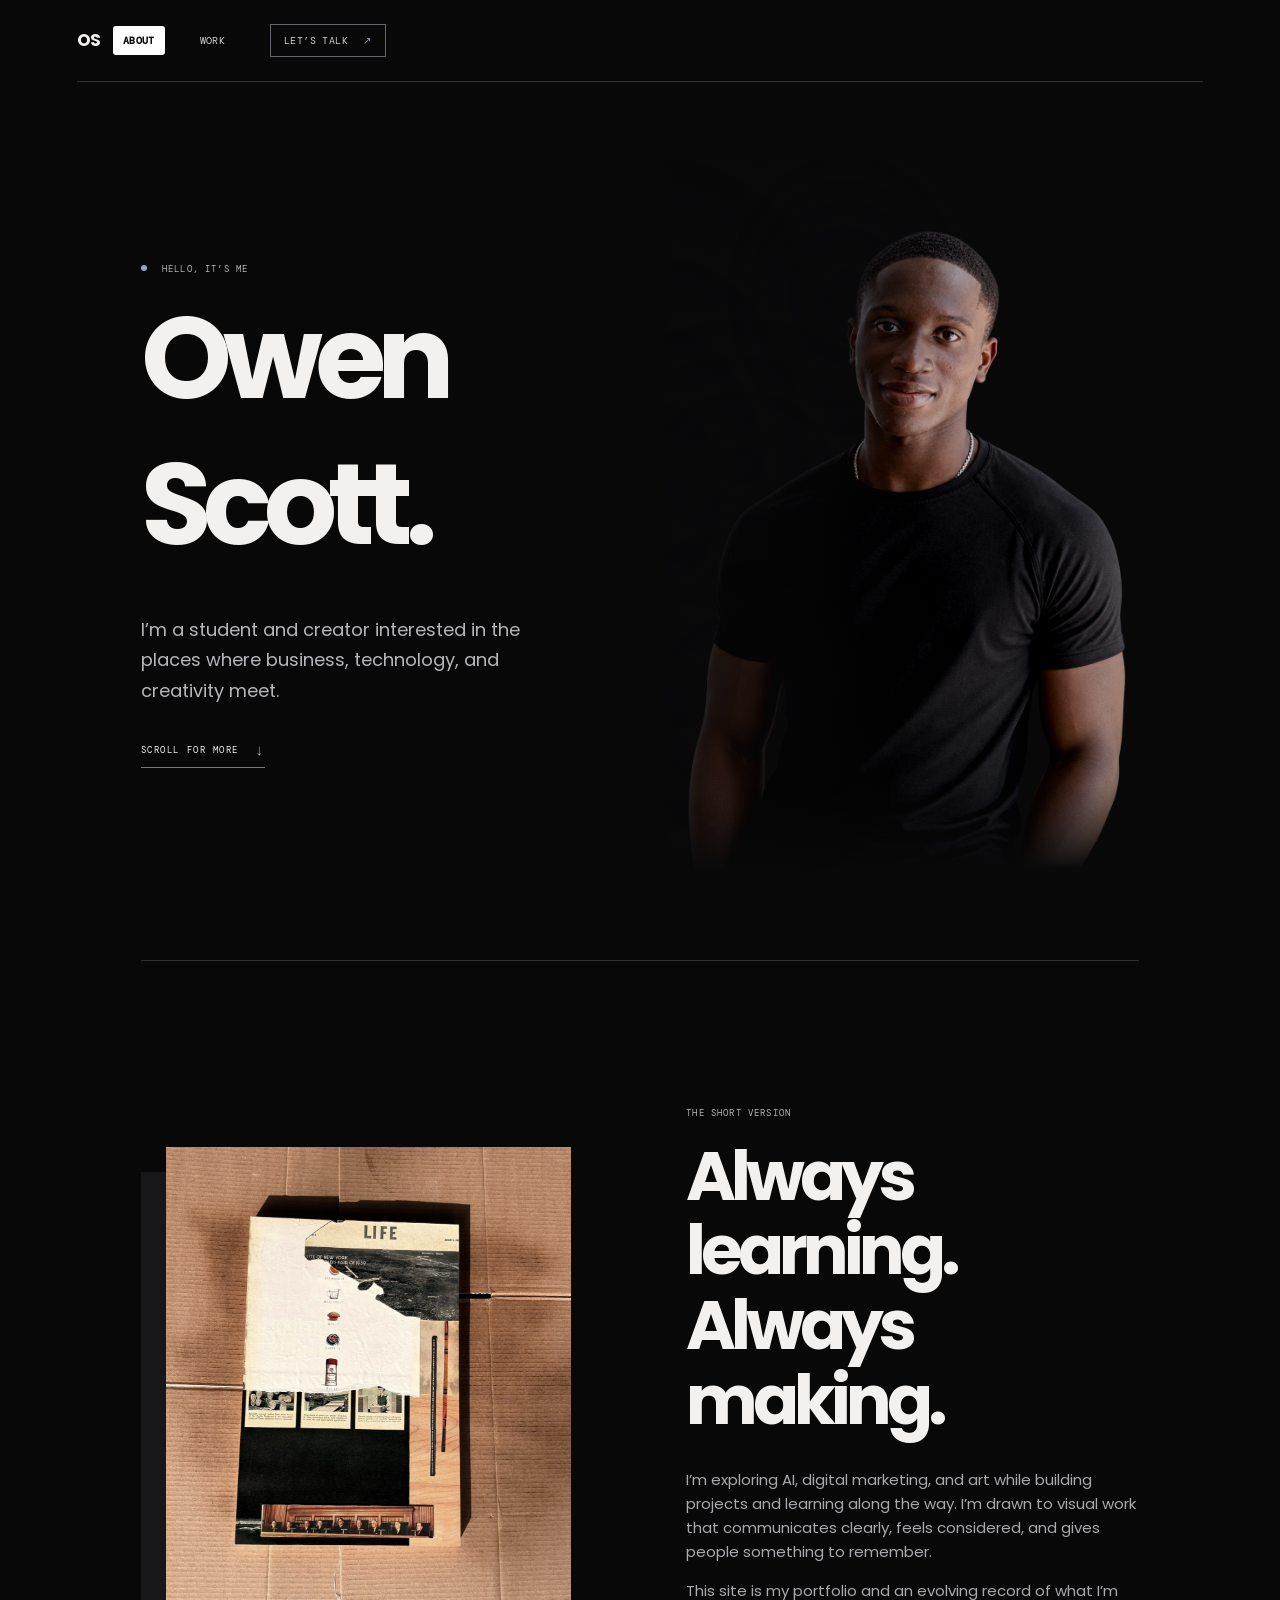
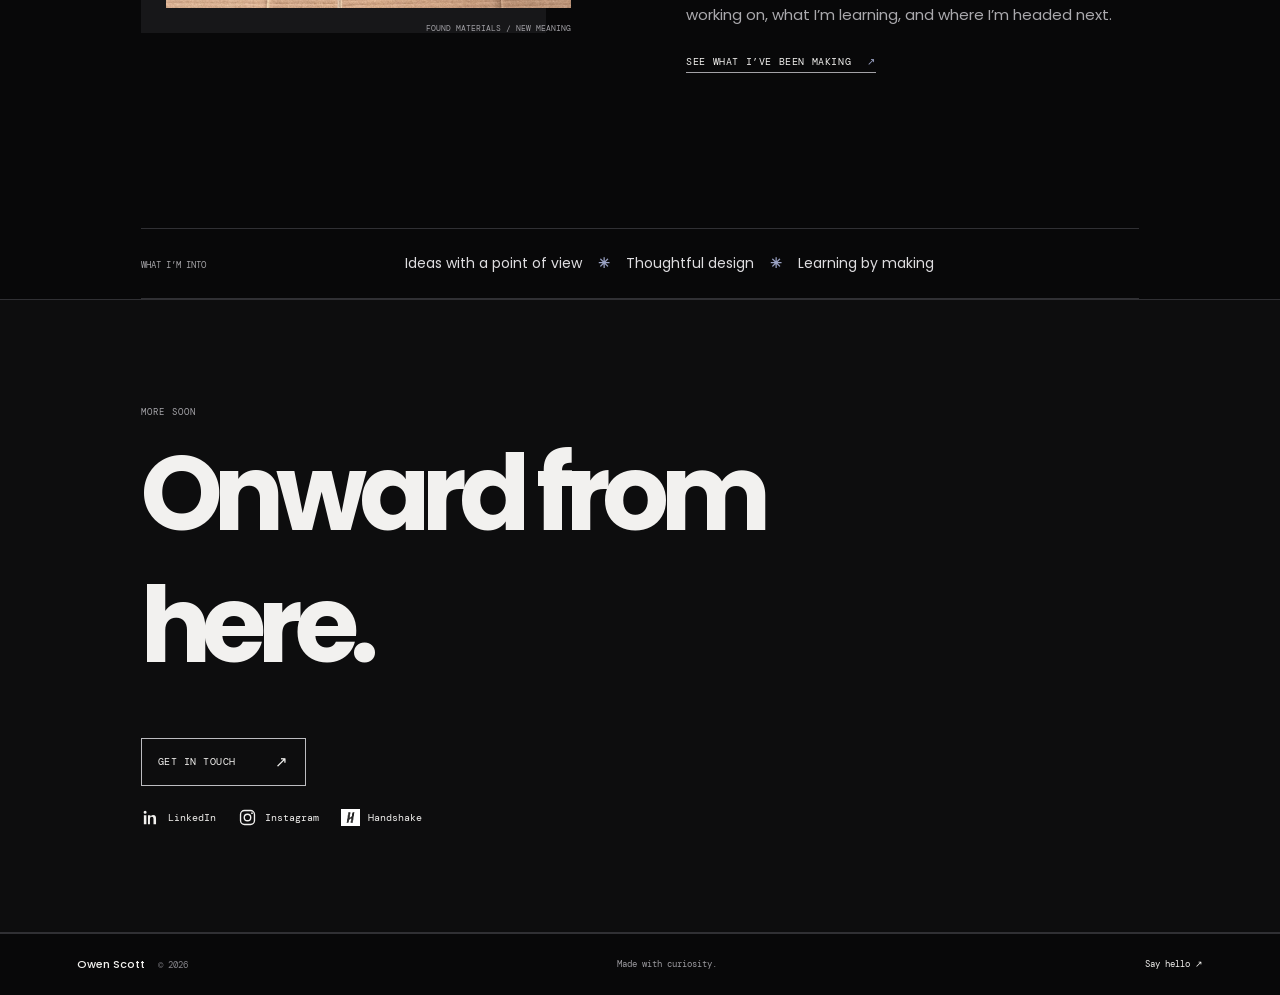
==== commit fd075959: "Use OS logo as home navigation tab" ====
--- a/about.html
+++ b/about.html
@@ -6,13 +6,12 @@
     <meta name="description" content="Get to know Owen Scott: a student and creator interested in business, technology, art, and digital marketing.">
     <meta name="theme-color" content="#080809">
     <title>About — Owen Scott</title>
-    <link rel="stylesheet" href="style.css?v=nav-active-box-3">
+    <link rel="stylesheet" href="style.css?v=nav-os-home-1">
 </head>
 <body>
     <header class="site-header">
         <nav class="nav-wrap" aria-label="Main navigation">
             <a href="index.html" class="logo" aria-label="Owen Scott home">OS</a>
-            <a class="wordmark" href="index.html">Owen Scott</a>
             <div class="nav-links"><a class="active" href="about.html" aria-current="page">About</a><a href="projects.html">Work</a><a href="contact.html" class="nav-contact">Let’s talk <span aria-hidden="true">↗</span></a></div>
         </nav>
     </header>
--- a/style.css
+++ b/style.css
@@ -23,8 +23,7 @@
 .site-header { padding: 0 6vw; background: var(--paper); }
 .nav-wrap { height: 82px; max-width: 1440px; margin: 0 auto; display: grid; grid-template-columns: 46px 1fr auto; align-items: center; border-bottom: 1px solid var(--line); }
 .logo { font: 700 17px/1 var(--display); letter-spacing: -1px; }
-.wordmark { justify-self: start; font: 500 12px var(--mono); letter-spacing: .02em; }
-.wordmark[aria-current="page"] { display: inline-block; margin: -6px -8px; padding: 6px 8px; border-radius: 3px; background: #fff; color: #080809; font-weight: 700; text-shadow: none; }
+.logo[aria-current="page"] { display: inline-block; margin: -5px -6px; padding: 5px 6px; border-radius: 3px; background: #fff; color: #080809; }
 .nav-links { display: flex; align-items: center; gap: clamp(26px, 3.5vw, 50px); color: #d0cfd2; font: 10px var(--mono); letter-spacing: .04em; text-transform: uppercase; }
 .nav-links a { transition: color .2s ease; }
 .nav-links a:hover { color: var(--acid); }
@@ -220,7 +219,6 @@
 @media (max-width: 560px) {
     .site-header { padding: 0 6vw; }
     .nav-wrap { height: 72px; grid-template-columns: 35px 1fr auto; }
-    .wordmark { font-size: 11px; }
     .nav-links { gap: 16px; font-size: 9px; }
     .nav-links a[aria-current="page"]:not(.nav-contact) { margin: -6px -7px; padding: 6px 7px; }
     .nav-contact { padding: 8px 9px; }
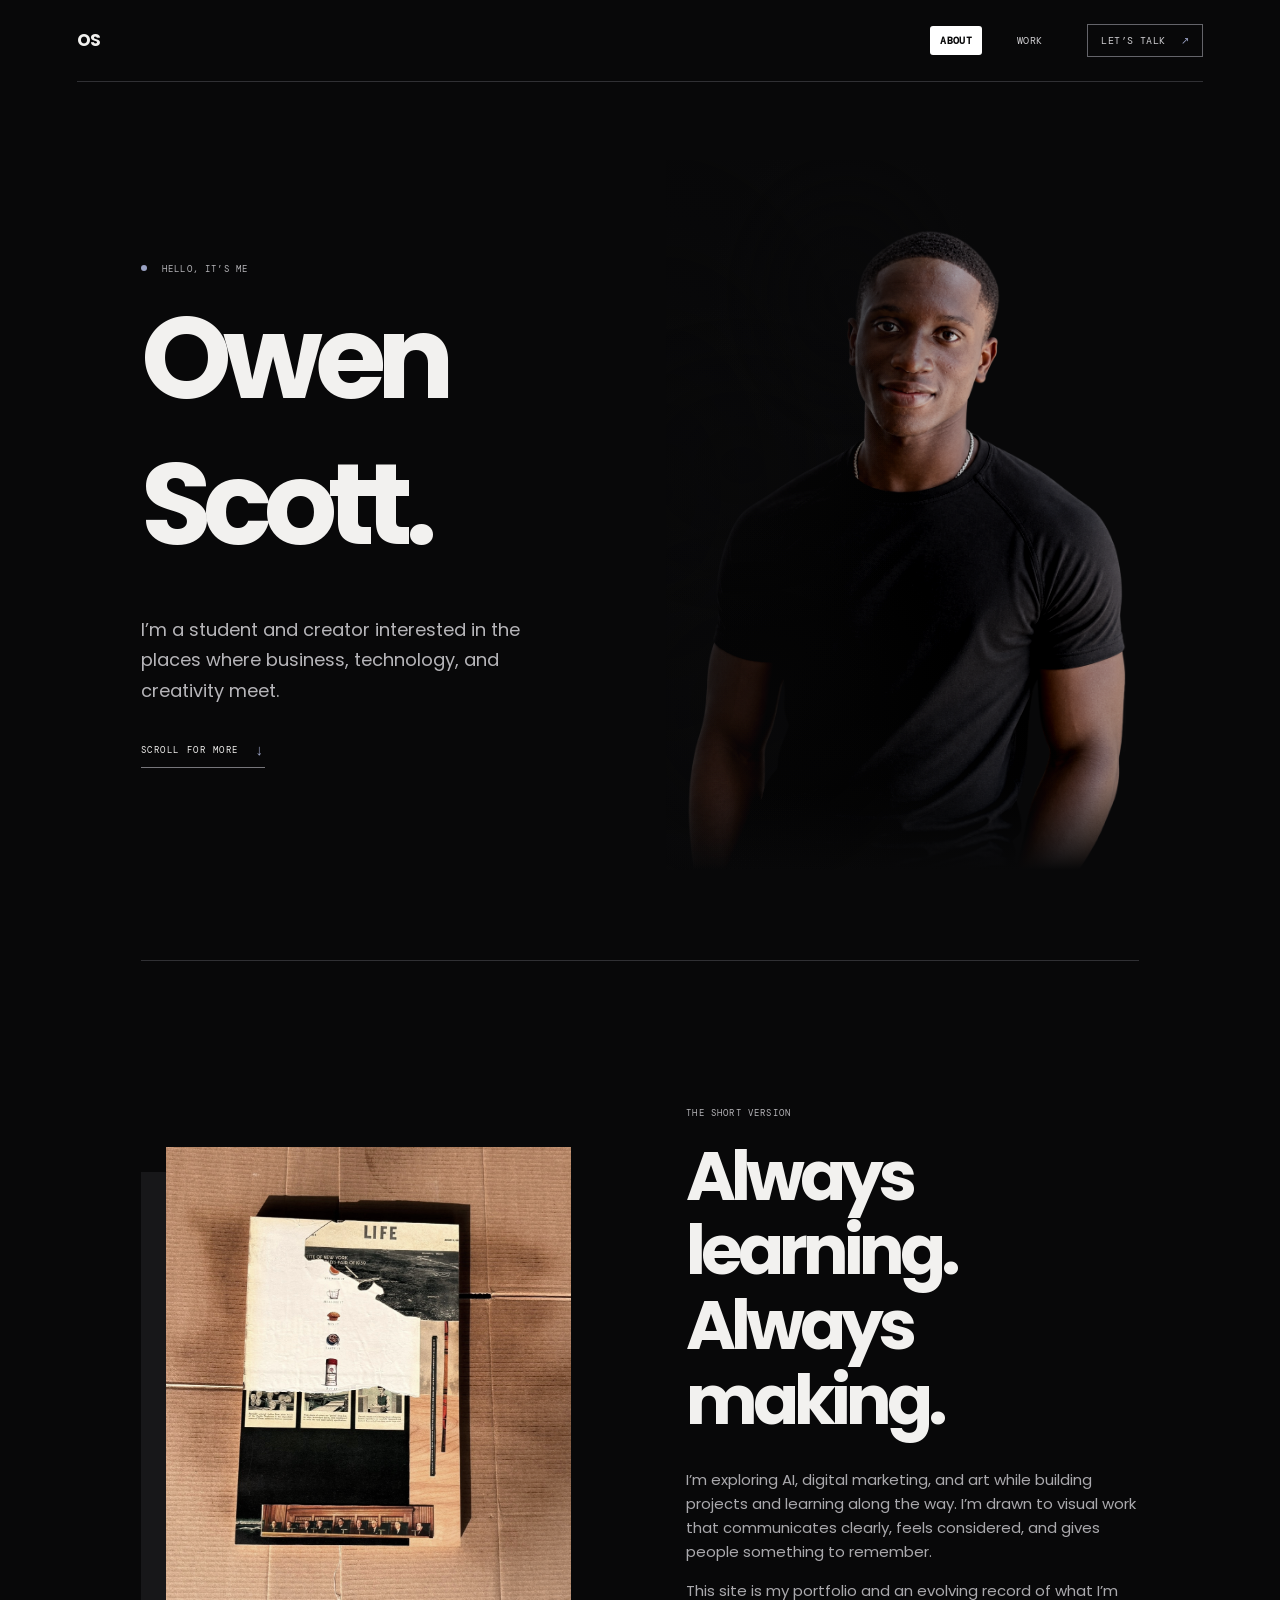
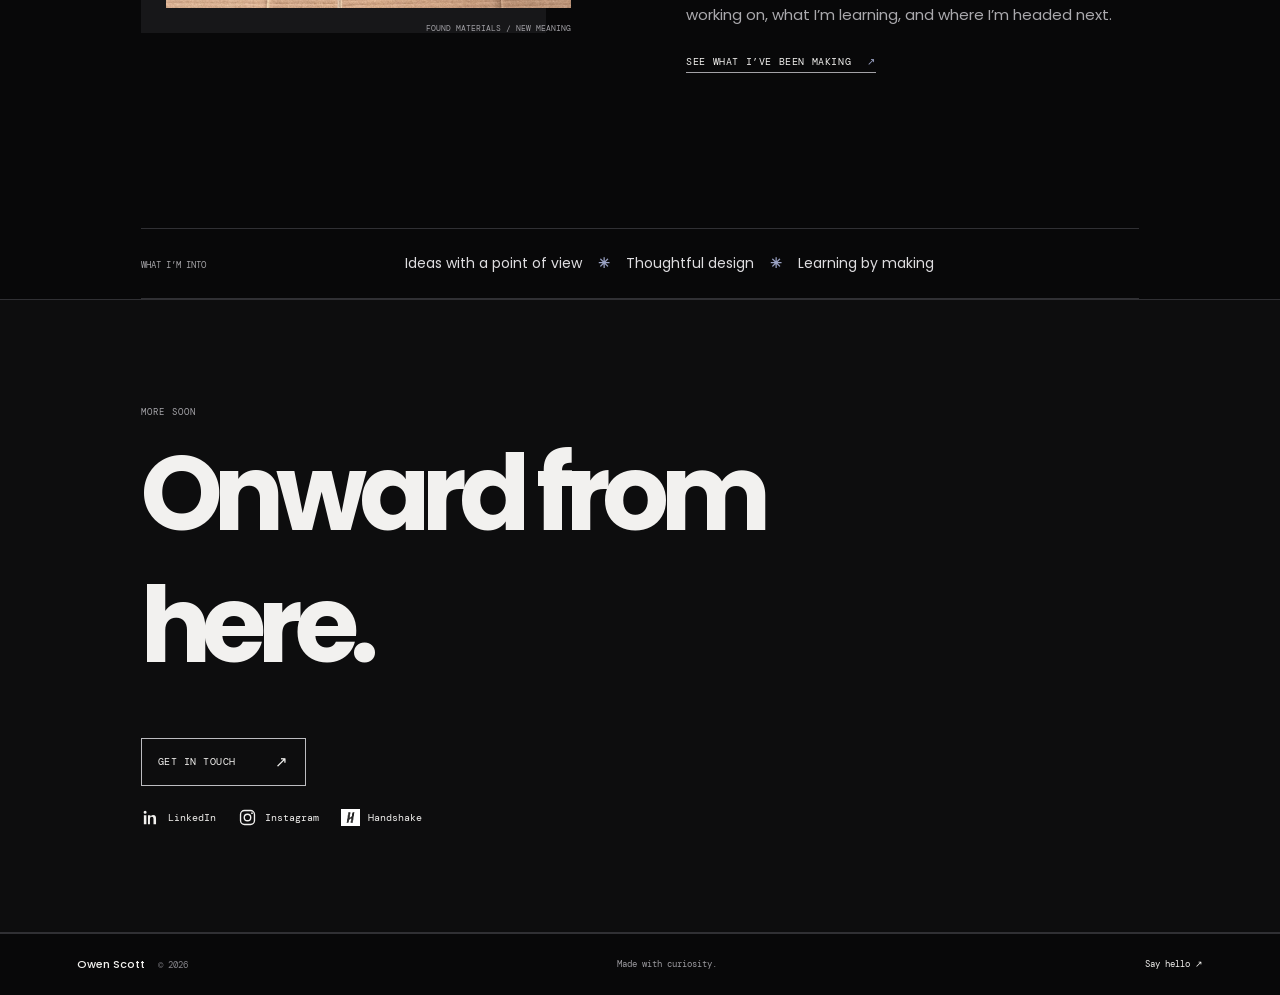
==== commit 423ba99d: "Keep navigation tabs aligned right" ====
--- a/about.html
+++ b/about.html
@@ -6,7 +6,7 @@
     <meta name="description" content="Get to know Owen Scott: a student and creator interested in business, technology, art, and digital marketing.">
     <meta name="theme-color" content="#080809">
     <title>About — Owen Scott</title>
-    <link rel="stylesheet" href="style.css?v=nav-os-home-1">
+    <link rel="stylesheet" href="style.css?v=nav-os-home-2">
 </head>
 <body>
     <header class="site-header">
--- a/style.css
+++ b/style.css
@@ -24,7 +24,7 @@
 .nav-wrap { height: 82px; max-width: 1440px; margin: 0 auto; display: grid; grid-template-columns: 46px 1fr auto; align-items: center; border-bottom: 1px solid var(--line); }
 .logo { font: 700 17px/1 var(--display); letter-spacing: -1px; }
 .logo[aria-current="page"] { display: inline-block; margin: -5px -6px; padding: 5px 6px; border-radius: 3px; background: #fff; color: #080809; }
-.nav-links { display: flex; align-items: center; gap: clamp(26px, 3.5vw, 50px); color: #d0cfd2; font: 10px var(--mono); letter-spacing: .04em; text-transform: uppercase; }
+.nav-links { justify-self: end; display: flex; align-items: center; gap: clamp(26px, 3.5vw, 50px); color: #d0cfd2; font: 10px var(--mono); letter-spacing: .04em; text-transform: uppercase; }
 .nav-links a { transition: color .2s ease; }
 .nav-links a:hover { color: var(--acid); }
 .nav-links a[aria-current="page"]:not(.nav-contact) { margin: -8px -10px; padding: 8px 10px; border-radius: 3px; background: #fff; color: #080809; font-weight: 700; text-decoration: none; text-shadow: none; }
